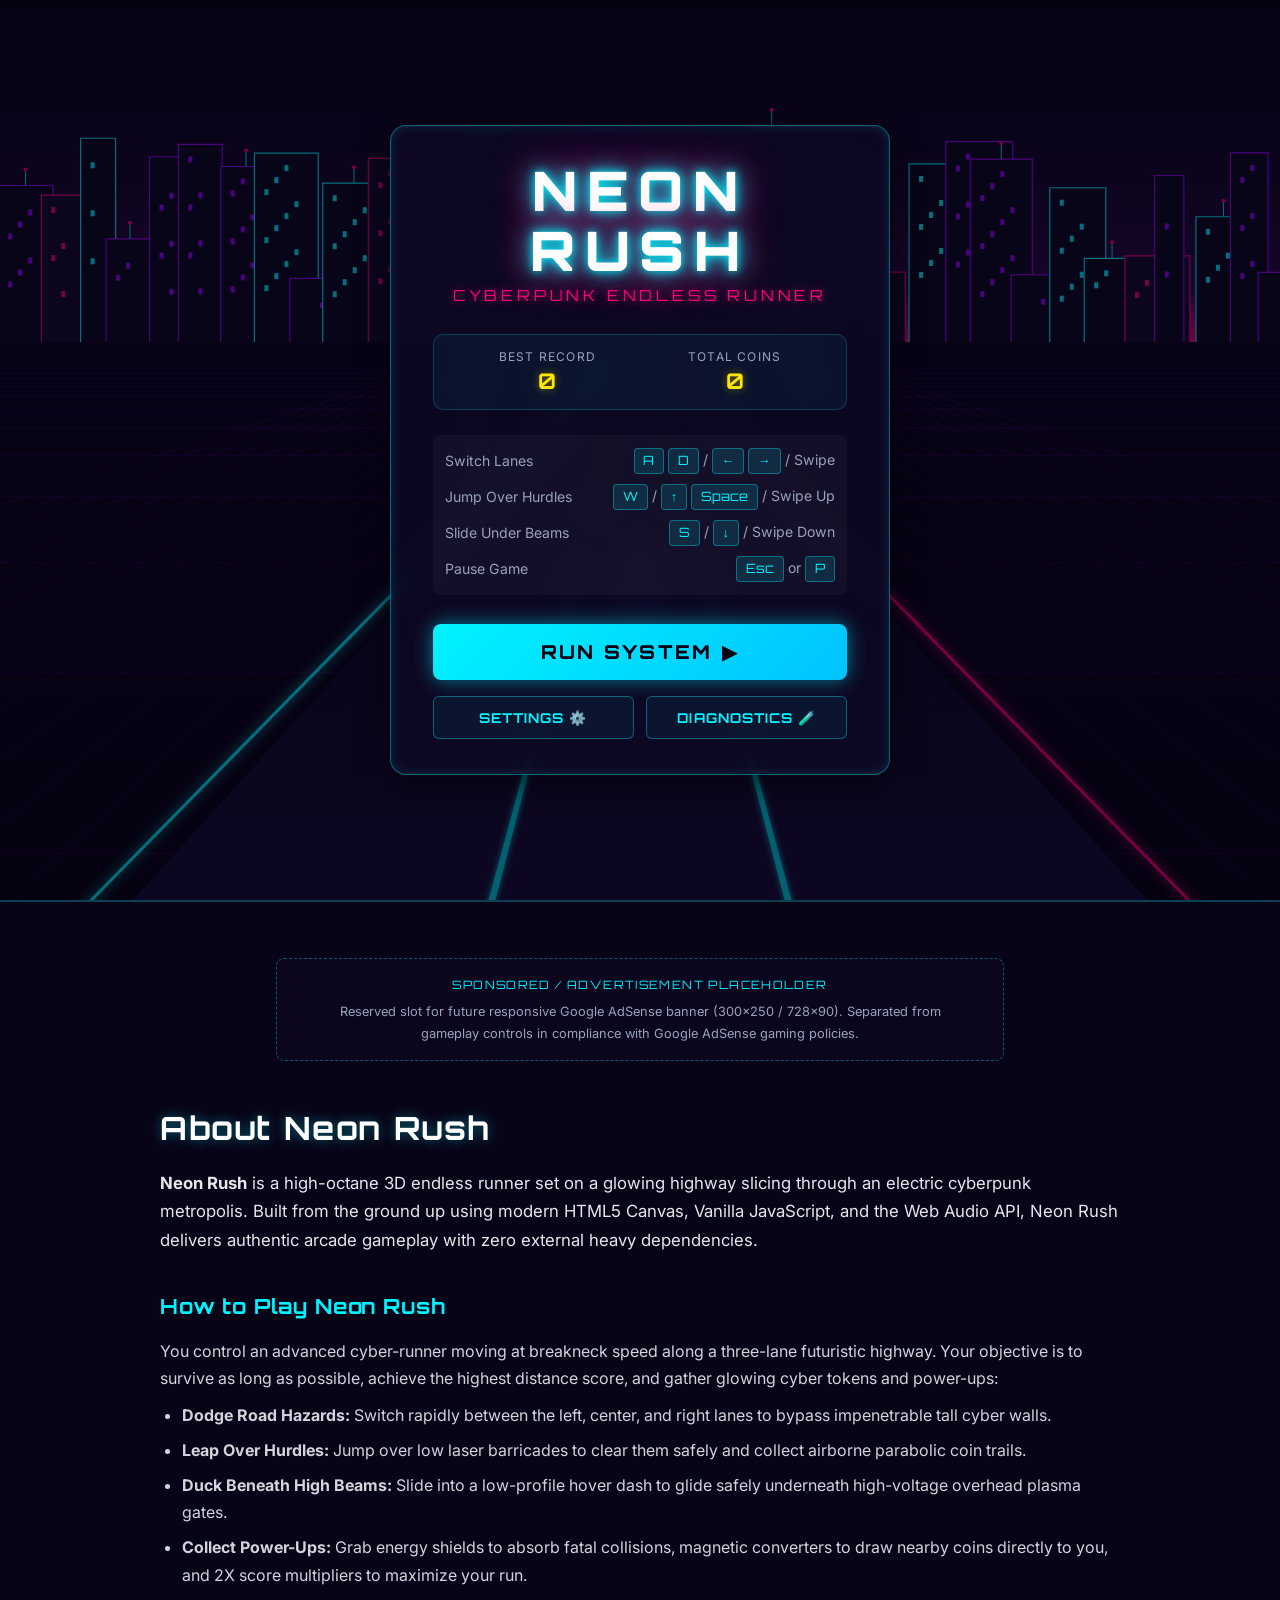
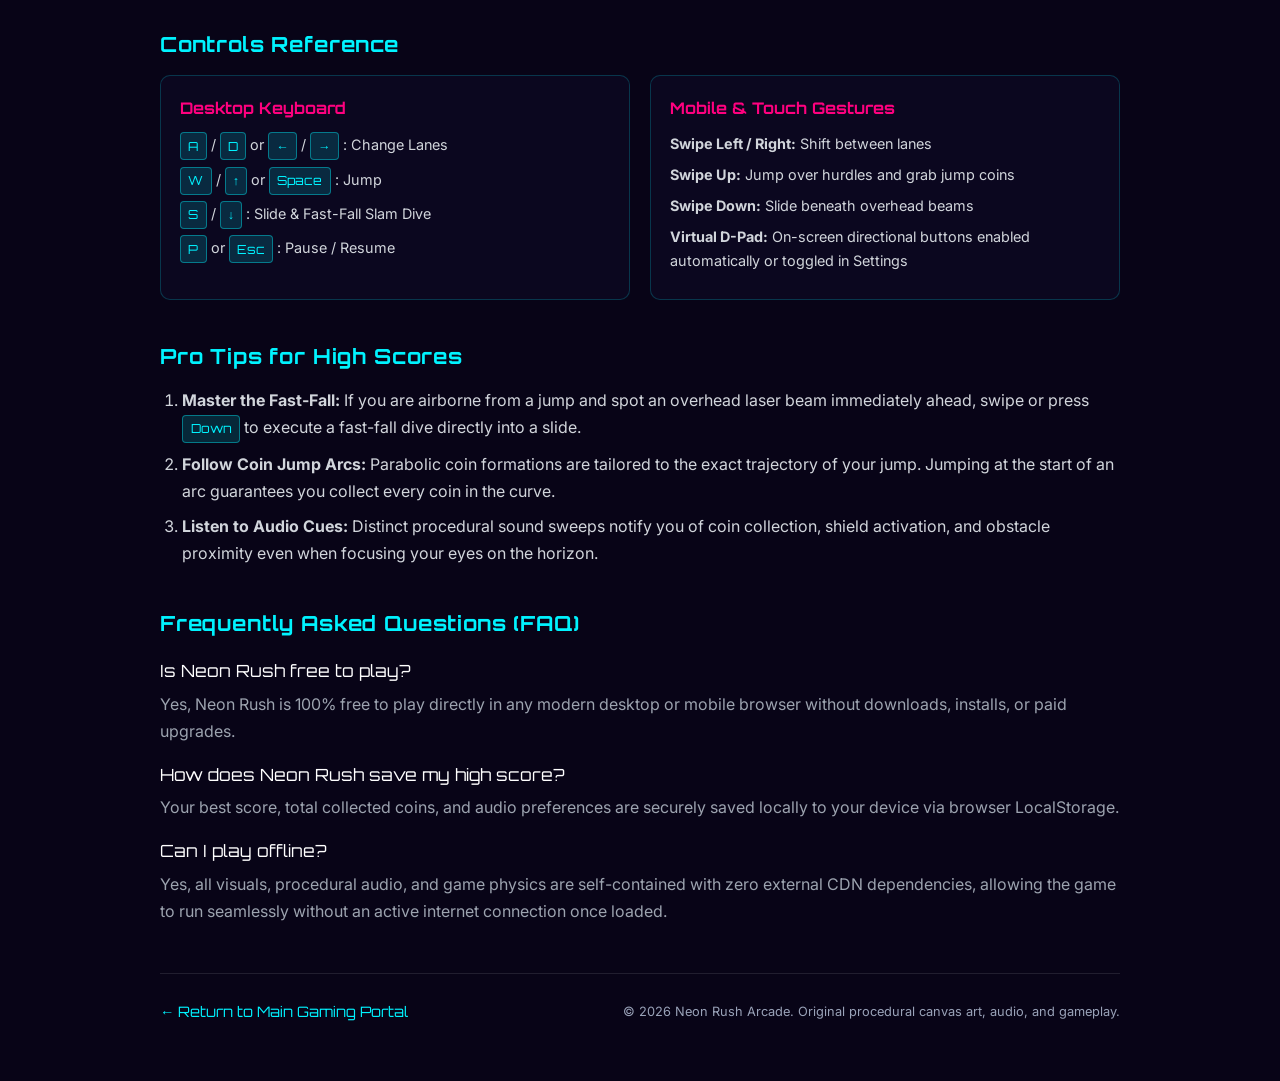
==== index.html @ 6f4561e3 "Neon-rush" ====
<!DOCTYPE html>
<html lang="en">
<head>
  <meta charset="UTF-8">
  <meta http-equiv="refresh" content="0; url=neon-rush/index.html">
  <title>Neon Rush — Redirecting</title>
  <script>
    window.location.replace("neon-rush/index.html");
  </script>
</head>
<body style="background: #060312; color: #00f3ff; font-family: sans-serif; display: flex; justify-content: center; align-items: center; height: 100vh;">
  <p>Launching Neon Rush... <a href="neon-rush/index.html" style="color: #ff007f;">Click here if not redirected</a>.</p>
</body>
</html>
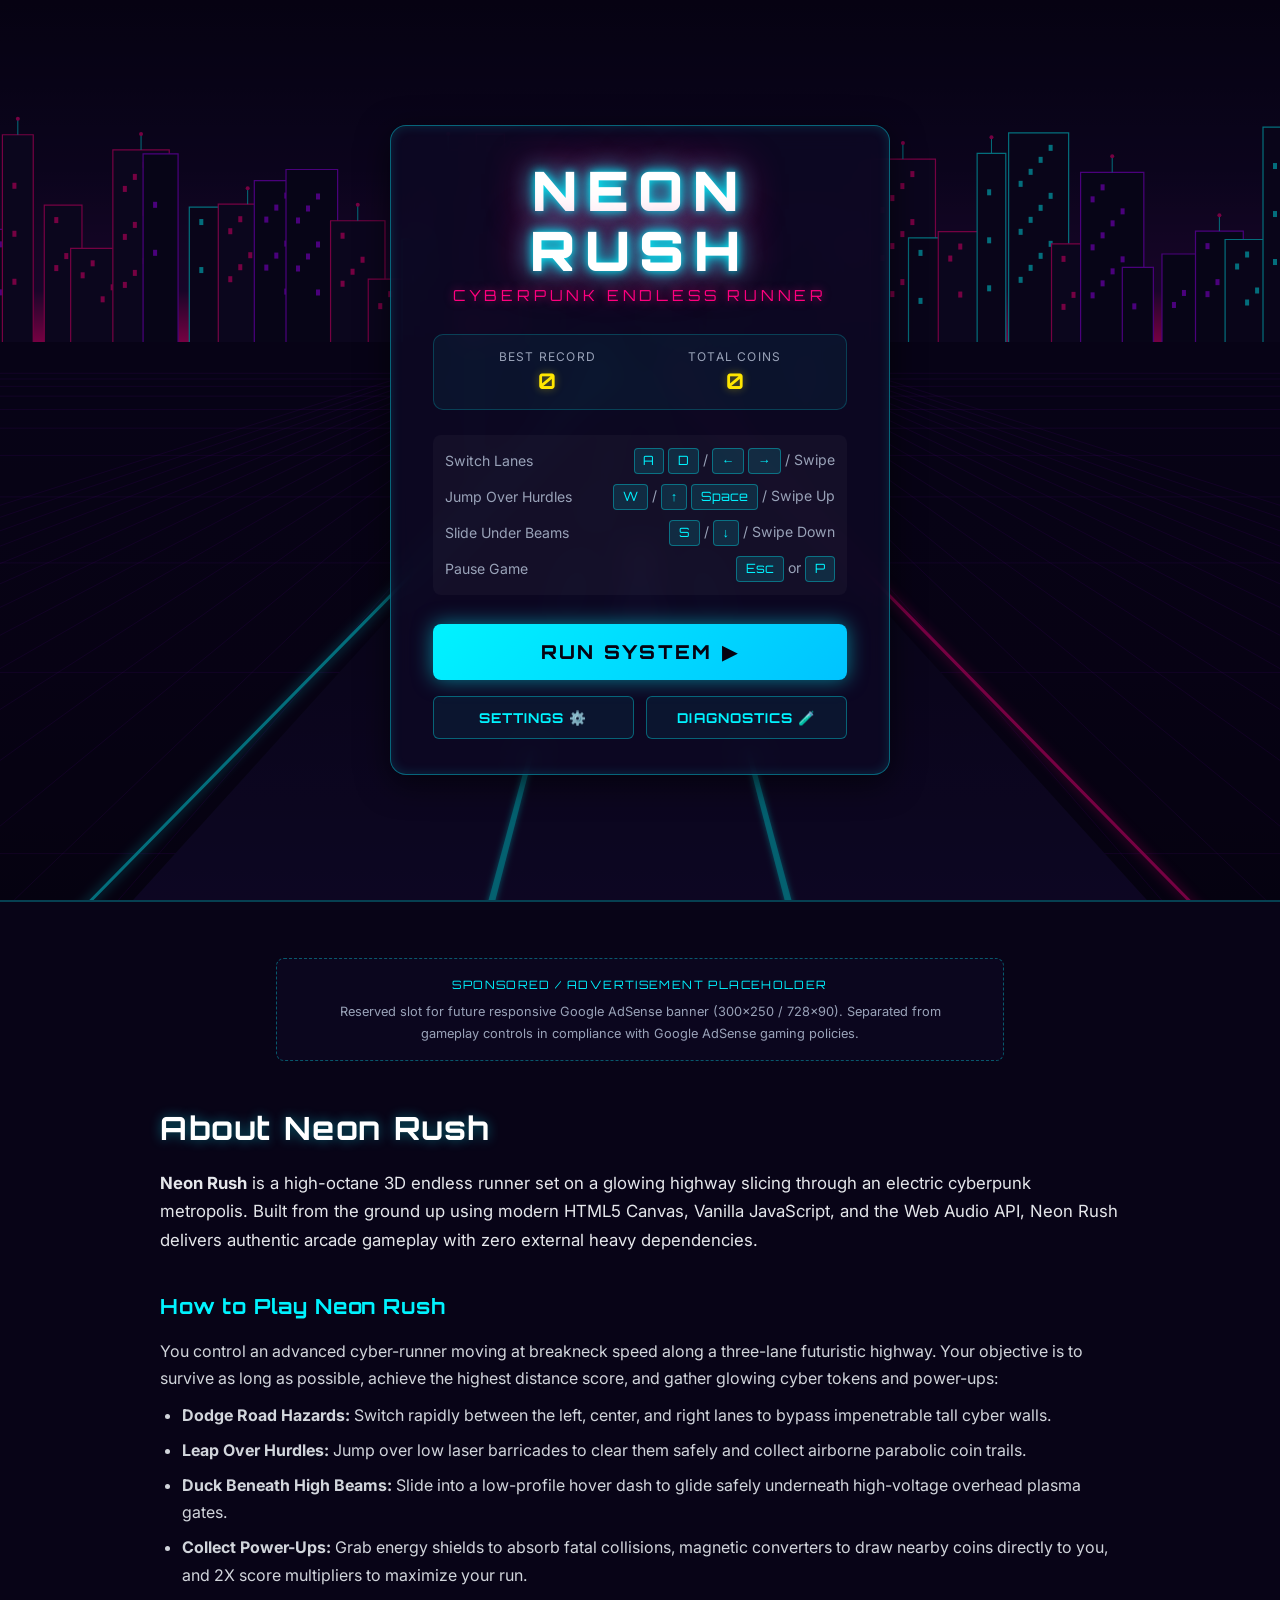
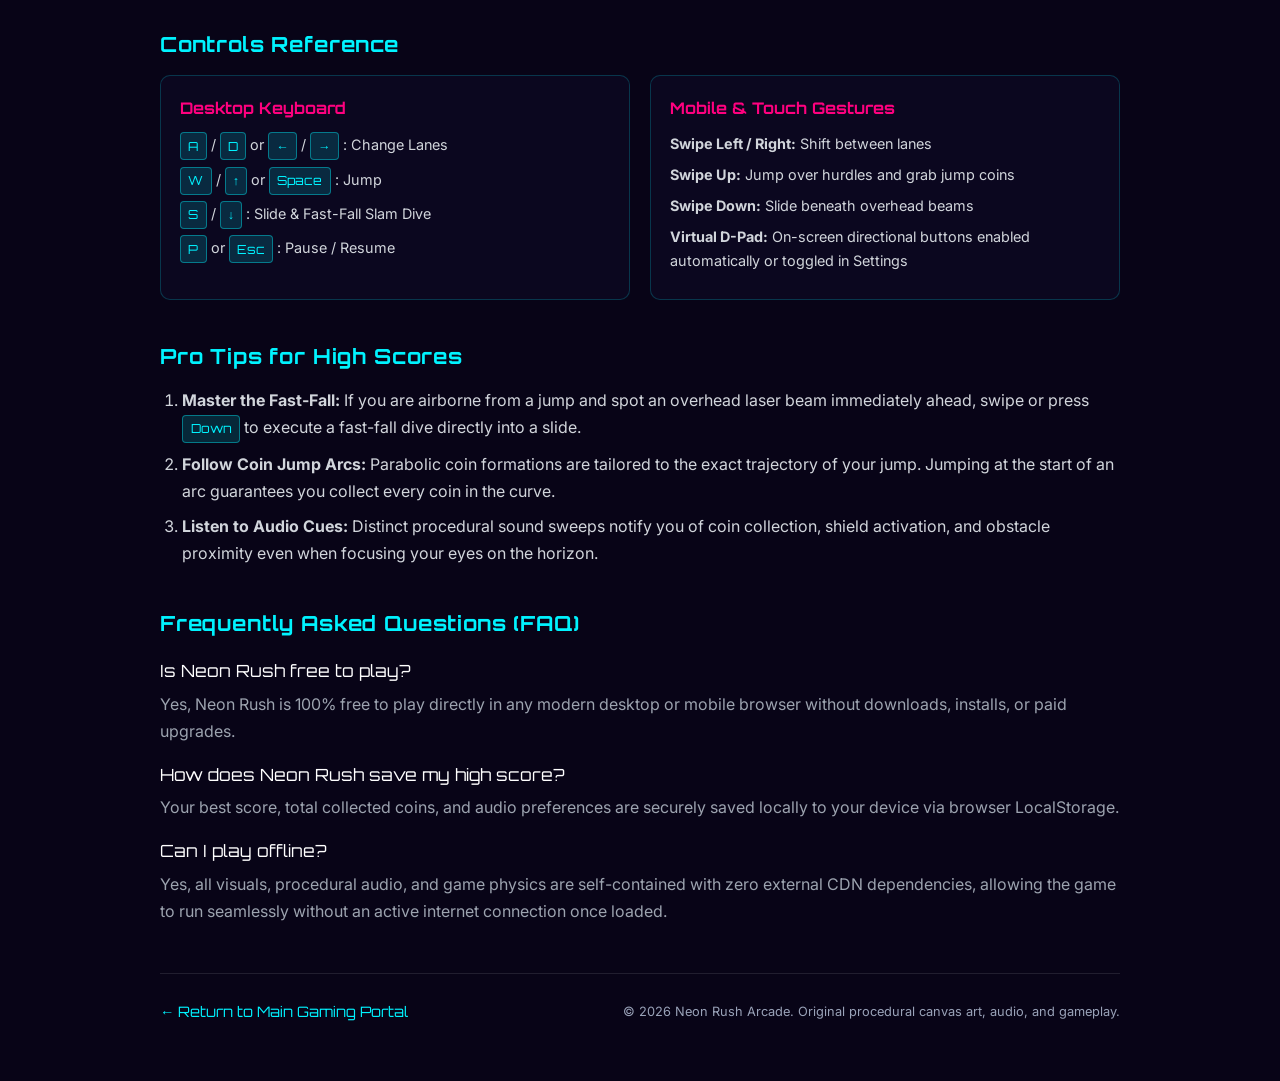
==== commit 5901fc96: "feat(adsense): add Google AdSense site verification snippet to <head>" ====
--- a/index.html
+++ b/index.html
@@ -4,6 +4,8 @@
   <meta charset="UTF-8">
   <meta http-equiv="refresh" content="0; url=neon-rush/index.html">
   <title>Neon Rush — Redirecting</title>
+  <!-- Google AdSense Site Verification -->
+  <script async src="https://pagead2.googlesyndication.com/pagead/js/adsbygoogle.js?client=ca-pub-6319423633708212" crossorigin="anonymous"></script>
   <script>
     window.location.replace("neon-rush/index.html");
   </script>
